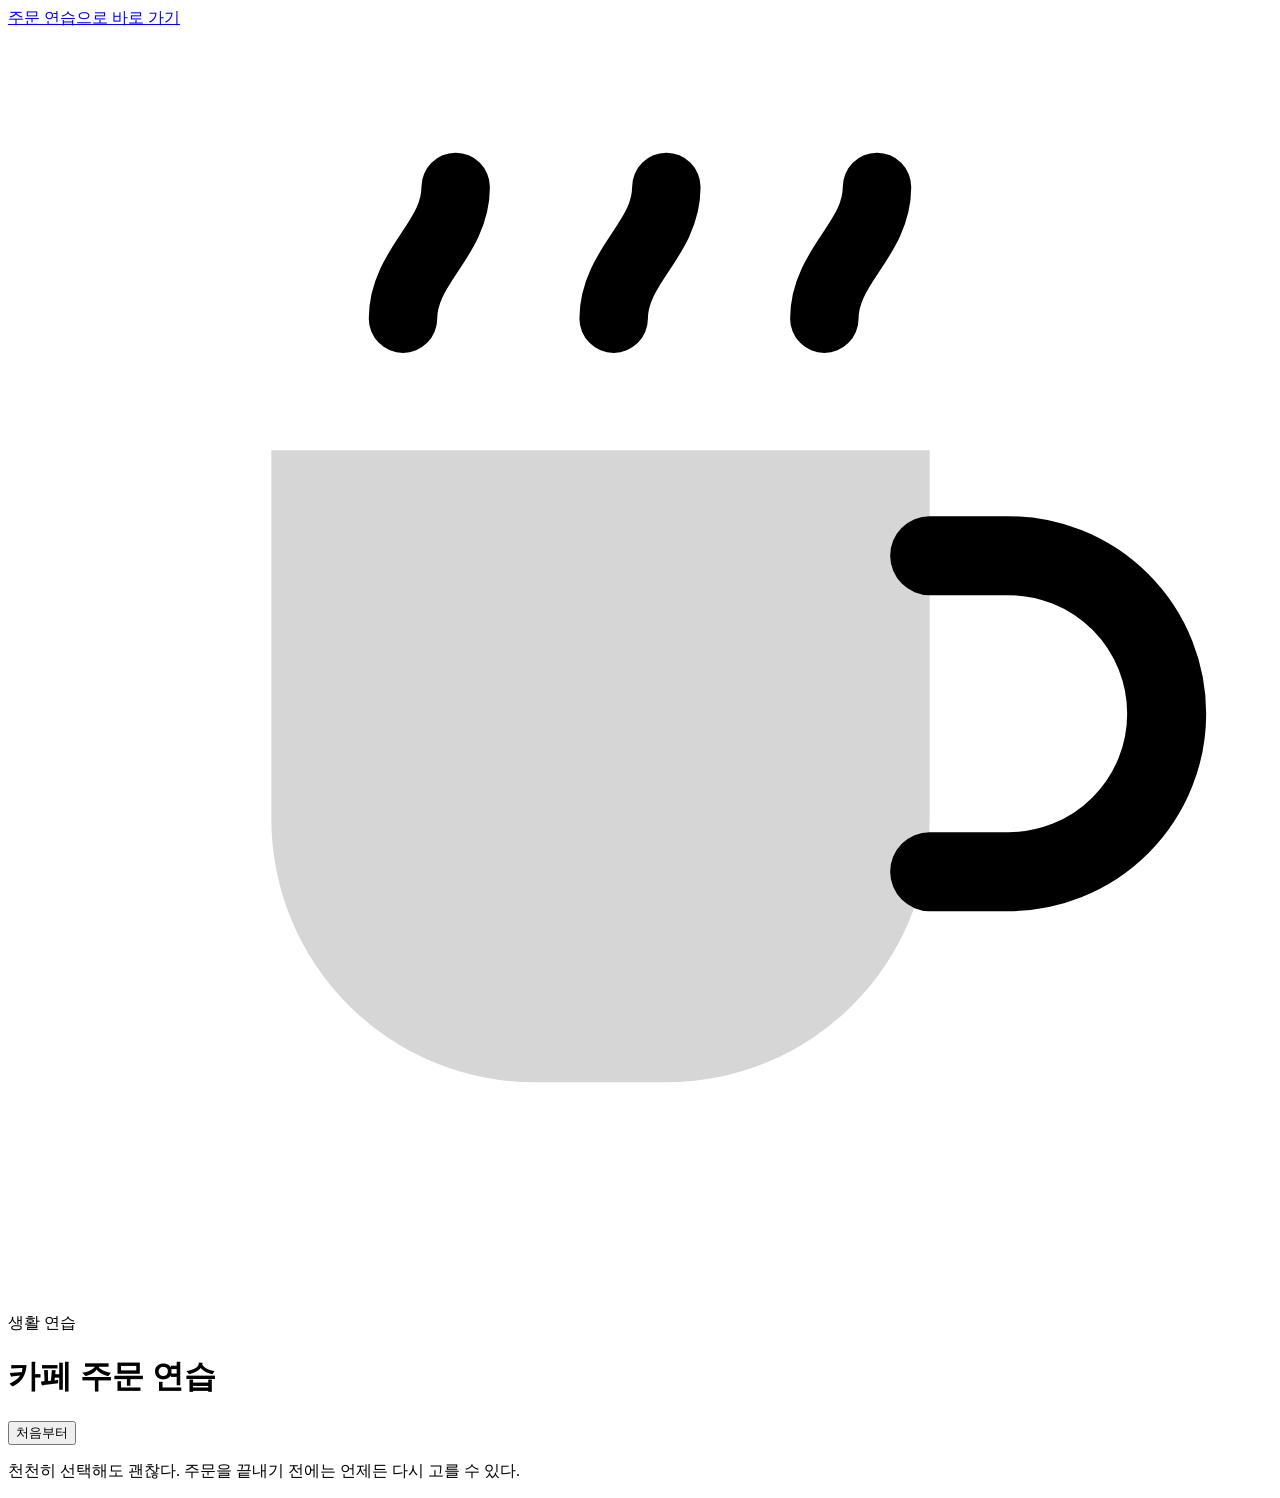
==== index.html @ a02081ea "feat: add accessible cafe ordering practice shell" ====
<!doctype html>
<html lang="ko">
<head>
  <meta charset="utf-8" />
  <meta name="viewport" content="width=device-width, initial-scale=1" />
  <meta name="theme-color" content="#2f5f4f" />
  <title>카페 주문 연습</title>
  <link rel="stylesheet" href="style.css" />
</head>
<body>
  <a class="skip-link" href="#practice-main">주문 연습으로 바로 가기</a>

  <div class="site-shell">
    <header class="site-header" aria-label="카페 주문 연습">
      <div class="brand" aria-label="카페 주문 연습 홈">
        <span class="brand-mark" aria-hidden="true">
          <svg viewBox="0 0 48 48" role="img">
            <path d="M10 16h25v14a10 10 0 0 1-10 10h-5A10 10 0 0 1 10 30V16Z" fill="currentColor" opacity=".16"/>
            <path d="M35 20h3a6 6 0 0 1 0 12h-3" fill="none" stroke="currentColor" stroke-width="3" stroke-linecap="round"/>
            <path d="M15 11c0-2 2-3 2-5M23 11c0-2 2-3 2-5M31 11c0-2 2-3 2-5" fill="none" stroke="currentColor" stroke-width="2.6" stroke-linecap="round"/>
          </svg>
        </span>
        <div>
          <p class="brand-kicker">생활 연습</p>
          <h1>카페 주문 연습</h1>
        </div>
      </div>
      <button id="restartTopButton" class="text-button is-hidden" type="button">처음부터</button>
    </header>

    <main id="practice-main" class="app-main" tabindex="-1">
      <section id="progressRegion" class="progress-region is-hidden" aria-label="주문 진행 단계">
        <ol class="progress-list" id="progressList"></ol>
      </section>

      <div id="practiceLayout" class="practice-layout practice-layout--single">
        <section id="screen" class="screen-card" aria-live="polite" aria-atomic="false"></section>
        <aside id="orderSummary" class="order-summary is-hidden" aria-label="현재 주문 내용"></aside>
      </div>
    </main>

    <footer class="site-footer">
      <p>천천히 선택해도 괜찮다. 주문을 끝내기 전에는 언제든 다시 고를 수 있다.</p>
    </footer>
  </div>

  <div id="liveRegion" class="sr-only" aria-live="polite" aria-atomic="true"></div>

  <noscript>
    <div class="noscript-message">이 주문 연습은 자바스크립트가 켜져 있어야 사용할 수 있다.</div>
  </noscript>

  <script src="script.js"></script>
</body>
</html>
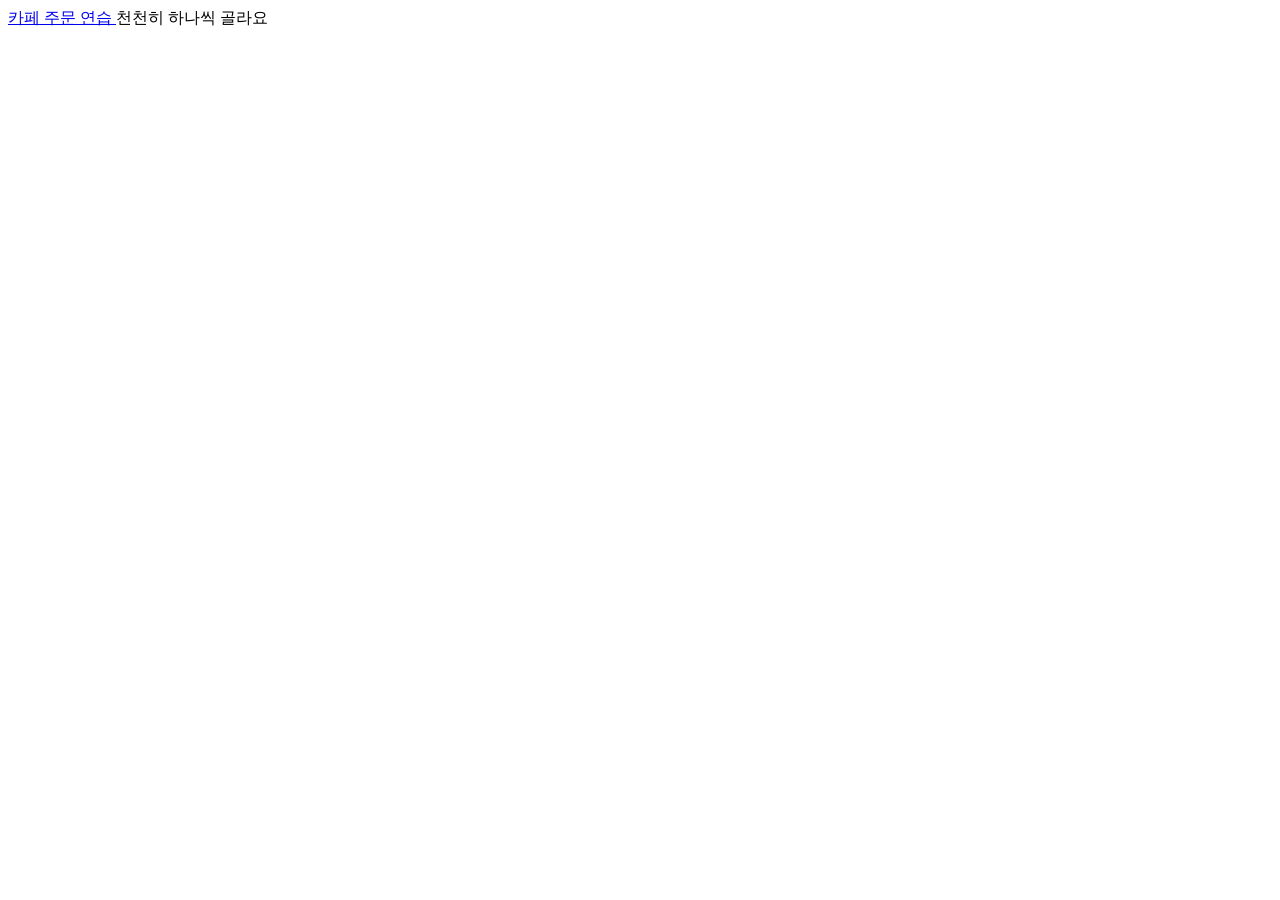
==== commit 48233d67: "feat: add cafe ordering practice page" ====
--- a/index.html
+++ b/index.html
@@ -1,55 +1,29 @@
 <!doctype html>
 <html lang="ko">
 <head>
-  <meta charset="utf-8" />
-  <meta name="viewport" content="width=device-width, initial-scale=1" />
-  <meta name="theme-color" content="#2f5f4f" />
+  <meta charset="utf-8">
+  <meta name="viewport" content="width=device-width, initial-scale=1">
+  <meta name="theme-color" content="#f7f4ee">
   <title>카페 주문 연습</title>
-  <link rel="stylesheet" href="style.css" />
+  <link rel="stylesheet" href="style.css">
 </head>
 <body>
-  <a class="skip-link" href="#practice-main">주문 연습으로 바로 가기</a>
-
   <div class="site-shell">
     <header class="site-header" aria-label="카페 주문 연습">
-      <div class="brand" aria-label="카페 주문 연습 홈">
-        <span class="brand-mark" aria-hidden="true">
-          <svg viewBox="0 0 48 48" role="img">
-            <path d="M10 16h25v14a10 10 0 0 1-10 10h-5A10 10 0 0 1 10 30V16Z" fill="currentColor" opacity=".16"/>
-            <path d="M35 20h3a6 6 0 0 1 0 12h-3" fill="none" stroke="currentColor" stroke-width="3" stroke-linecap="round"/>
-            <path d="M15 11c0-2 2-3 2-5M23 11c0-2 2-3 2-5M31 11c0-2 2-3 2-5" fill="none" stroke="currentColor" stroke-width="2.6" stroke-linecap="round"/>
-          </svg>
-        </span>
-        <div>
-          <p class="brand-kicker">생활 연습</p>
-          <h1>카페 주문 연습</h1>
-        </div>
-      </div>
-      <button id="restartTopButton" class="text-button is-hidden" type="button">처음부터</button>
+      <a class="brand" href="#" data-action="home" aria-label="카페 주문 연습 처음 화면으로">
+        <span class="brand-mark" aria-hidden="true"><span></span></span>
+        <span>카페 주문 연습</span>
+      </a>
+      <span class="header-note">천천히 하나씩 골라요</span>
     </header>
 
-    <main id="practice-main" class="app-main" tabindex="-1">
-      <section id="progressRegion" class="progress-region is-hidden" aria-label="주문 진행 단계">
-        <ol class="progress-list" id="progressList"></ol>
-      </section>
-
-      <div id="practiceLayout" class="practice-layout practice-layout--single">
-        <section id="screen" class="screen-card" aria-live="polite" aria-atomic="false"></section>
-        <aside id="orderSummary" class="order-summary is-hidden" aria-label="현재 주문 내용"></aside>
-      </div>
-    </main>
-
-    <footer class="site-footer">
-      <p>천천히 선택해도 괜찮다. 주문을 끝내기 전에는 언제든 다시 고를 수 있다.</p>
-    </footer>
+    <main id="app" class="app" aria-live="off"></main>
+    <div id="live-region" class="sr-only" aria-live="polite" aria-atomic="true"></div>
   </div>
 
-  <div id="liveRegion" class="sr-only" aria-live="polite" aria-atomic="true"></div>
-
   <noscript>
-    <div class="noscript-message">이 주문 연습은 자바스크립트가 켜져 있어야 사용할 수 있다.</div>
+    <div class="noscript">이 연습 사이트를 사용하려면 자바스크립트를 켜 주세요.</div>
   </noscript>
-
   <script src="script.js"></script>
 </body>
 </html>
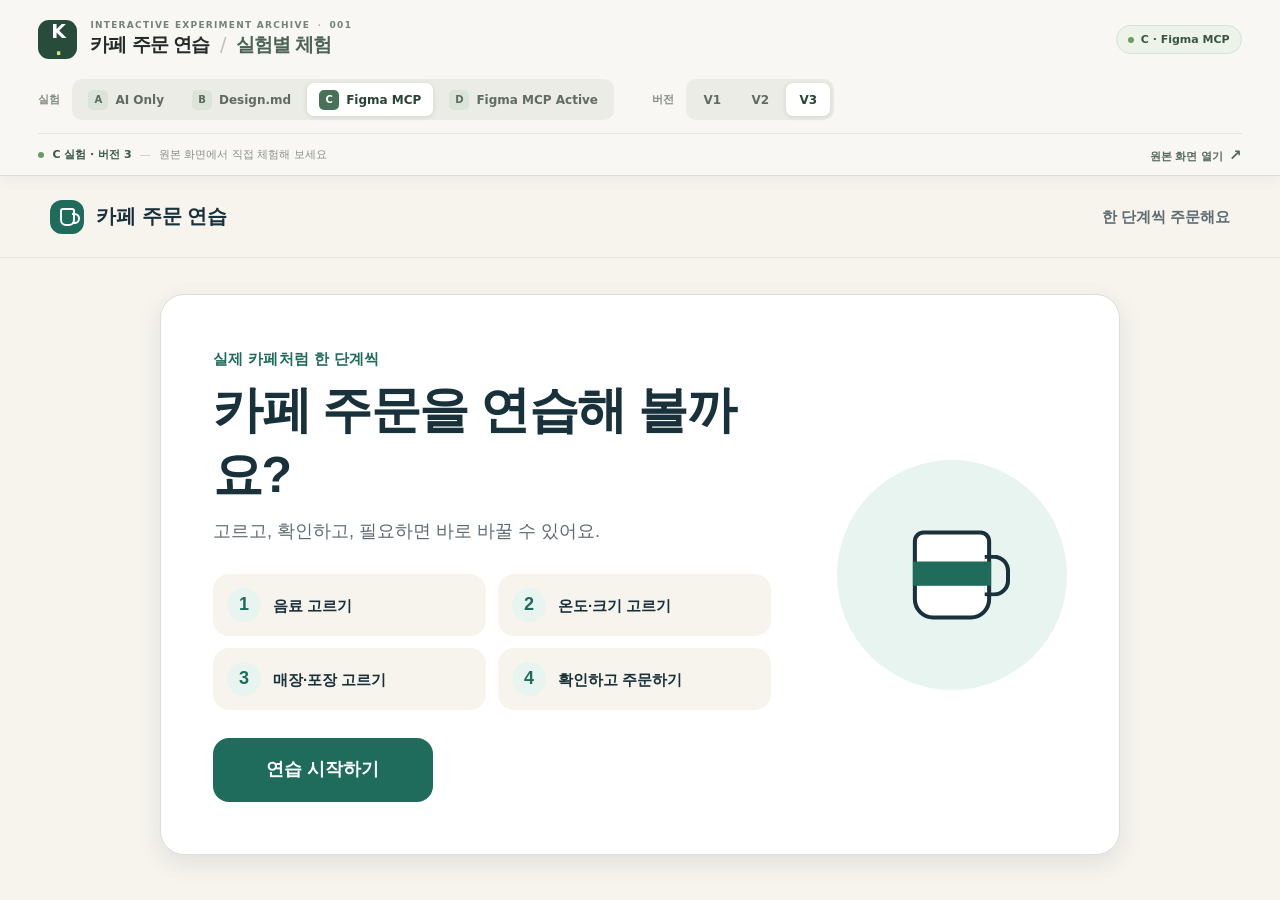
==== commit a40d2ad0: "feat: add version comparison viewer" ====
--- a/index.html
+++ b/index.html
@@ -3,27 +3,52 @@
 <head>
   <meta charset="utf-8">
   <meta name="viewport" content="width=device-width, initial-scale=1">
-  <meta name="theme-color" content="#f7f4ee">
-  <title>카페 주문 연습</title>
-  <link rel="stylesheet" href="style.css">
+  <meta name="theme-color" content="#f8f7f3">
+  <title>Knollab 001 · C 실험</title>
+  <link rel="stylesheet" href="explorer.css">
+  <script src="explorer.js" defer></script>
 </head>
 <body>
-  <div class="site-shell">
-    <header class="site-header" aria-label="카페 주문 연습">
-      <a class="brand" href="#" data-action="home" aria-label="카페 주문 연습 처음 화면으로">
-        <span class="brand-mark" aria-hidden="true"><span></span></span>
-        <span>카페 주문 연습</span>
-      </a>
-      <span class="header-note">천천히 하나씩 골라요</span>
+  <div class="explorer">
+    <a class="skip-link" href="#experience">체험 화면으로 건너뛰기</a>
+    <header class="toolbar">
+      <div class="heading-row">
+        <div class="identity">
+          <span class="identity-mark" aria-hidden="true">K<span>·</span></span>
+          <div>
+            <p class="eyebrow">INTERACTIVE EXPERIMENT ARCHIVE <span>·</span> 001</p>
+            <h1>카페 주문 연습 <span class="heading-divider">/</span> <span class="heading-subtitle">실험별 체험</span></h1>
+          </div>
+        </div>
+        <span class="current-badge"><span class="badge-dot" aria-hidden="true"></span> C · Figma MCP</span>
+      </div>
+      <div class="controls">
+        <nav class="control-group experiment-group" aria-label="실험 선택">
+          <span class="control-label" aria-hidden="true">실험</span>
+          <div class="control-options">
+            <a class="control-option" data-experiment="a" aria-label="A 실험 · AI Only" href="https://luckybridge.github.io/knollab-001-a-ai-only/?version=3"><span class="option-index">A</span><span class="option-name">AI Only</span></a>
+            <a class="control-option" data-experiment="b" aria-label="B 실험 · Design.md" href="https://luckybridge.github.io/knollab-001-b-design-md/?version=3"><span class="option-index">B</span><span class="option-name">Design.md</span></a>
+            <a class="control-option is-active" data-experiment="c" aria-label="C 실험 · Figma MCP" href="?version=3" aria-current="page"><span class="option-index">C</span><span class="option-name">Figma MCP</span></a>
+            <a class="control-option" data-experiment="d" aria-label="D 실험 · Figma MCP Active, 버전 1만 제공" href="https://luckybridge.github.io/knollab-001-d-design-figma-mcp-actively/?version=1"><span class="option-index">D</span><span class="option-name">Figma MCP Active</span></a>
+          </div>
+        </nav>
+        <nav class="control-group version-group" aria-label="버전 선택">
+          <span class="control-label" aria-hidden="true">버전</span>
+          <div class="control-options">
+            <a class="control-option" data-version="1" href="?version=1">V1</a>
+            <a class="control-option" data-version="2" href="?version=2">V2</a>
+            <a class="control-option" data-version="3" href="?version=3">V3</a>
+          </div>
+        </nav>
+      </div>
+      <div class="context-row">
+        <p><span class="context-marker" aria-hidden="true"></span><strong id="context-title">C 실험 · 버전 3</strong><span class="context-separator" aria-hidden="true">—</span>원본 화면에서 직접 체험해 보세요</p>
+        <a id="open-original" class="open-original" href="versions/v3/index.html" target="_blank" rel="noopener">원본 화면 열기 <span aria-hidden="true">↗</span></a>
+      </div>
     </header>
-
-    <main id="app" class="app" aria-live="off"></main>
-    <div id="live-region" class="sr-only" aria-live="polite" aria-atomic="true"></div>
+    <main id="experience" class="experience" aria-label="선택한 버전의 체험 화면">
+      <iframe id="experience-frame" title="C 실험 버전 3 카페 주문 체험" src="versions/v3/index.html" loading="eager" sandbox="allow-scripts" referrerpolicy="no-referrer"></iframe>
+    </main>
   </div>
-
-  <noscript>
-    <div class="noscript">이 연습 사이트를 사용하려면 자바스크립트를 켜 주세요.</div>
-  </noscript>
-  <script src="script.js"></script>
 </body>
 </html>
--- a/explorer.css
+++ b/explorer.css
@@ -0,0 +1,69 @@
+:root { font-family: system-ui, -apple-system, 'Noto Sans KR', sans-serif; color: #242b28; background: #f8f7f3; }
+* { box-sizing: border-box; }
+html, body { margin: 0; min-height: 100%; }
+body { min-width: 320px; }
+a { color: inherit; }
+[hidden] { display: none !important; }
+.explorer { display: flex; flex-direction: column; height: 100vh; height: 100dvh; min-height: 420px; }
+.skip-link { position: fixed; z-index: 10; top: -100px; left: 16px; padding: 12px 16px; background: #203c31; color: white; border-radius: 8px; }
+.skip-link:focus { top: 12px; }
+.toolbar { flex: none; padding: 20px clamp(18px, 3vw, 48px) 0; background: #f8f7f3; border-bottom: 1px solid #dddcd5; box-shadow: 0 3px 15px rgb(28 39 33 / 5%); z-index: 1; }
+.heading-row, .controls, .context-row { max-width: 1600px; margin-inline: auto; }
+.heading-row, .identity, .controls, .control-group, .control-options, .context-row { display: flex; align-items: center; }
+.heading-row, .context-row { justify-content: space-between; }
+.identity { gap: 13px; }
+.identity-mark { display: grid; place-items: center; width: 39px; height: 39px; flex: none; border-radius: 11px; color: #fff; background: #274c3b; font-size: 19px; font-weight: 800; letter-spacing: -.08em; }
+.identity-mark span { color: #d6df7a; }
+.eyebrow { margin: 0 0 2px; color: #748279; font-size: 9px; font-weight: 700; letter-spacing: .14em; }
+.eyebrow span { padding-inline: 3px; color: #b2b8aa; }
+h1 { margin: 0; font-size: clamp(16px, 1.5vw, 20px); font-weight: 800; letter-spacing: -.055em; line-height: 1.4; }
+.heading-divider { color: #bac1b5; font-weight: 400; padding-inline: 5px; }
+.heading-subtitle { color: #4b6456; font-weight: 600; }
+.current-badge { display: flex; align-items: center; gap: 7px; padding: 7px 11px; border: 1px solid #d7e2d5; border-radius: 99px; color: #365642; background: #edf3e9; font-size: 11px; font-weight: 700; white-space: nowrap; }
+.badge-dot, .context-marker { display: inline-block; width: 6px; height: 6px; border-radius: 50%; background: #6b9b65; }
+.controls { gap: clamp(18px, 3vw, 46px); margin-top: 20px; }
+.control-group { gap: 12px; min-width: 0; }
+.control-label { flex: none; color: #858e84; font-size: 11px; font-weight: 700; white-space: nowrap; }
+.control-options { gap: 4px; padding: 4px; min-width: 0; border-radius: 10px; background: #eaece5; }
+.control-option { display: inline-flex; align-items: center; justify-content: center; gap: 7px; min-height: 33px; padding: 0 12px; border-radius: 7px; color: #616b62; font-size: 12px; font-weight: 600; line-height: 1; text-align: center; text-decoration: none; white-space: nowrap; transition: background .16s, color .16s, box-shadow .16s; }
+.control-option:hover { color: #244534; background: #f7f9f3; }
+.control-option:focus-visible, .open-original:focus-visible { outline: 3px solid #86a77b; outline-offset: 2px; }
+.control-option.is-active { color: #274535; background: #fff; box-shadow: 0 1px 5px rgb(32 51 38 / 12%); }
+.option-index { display: inline-grid; place-items: center; width: 20px; height: 20px; border-radius: 5px; color: #596c5f; background: #dce3d8; font-size: 10px; font-weight: 800; }
+.is-active .option-index { color: #fff; background: #477257; }
+.version-group .control-option { min-width: 44px; font-weight: 700; }
+.context-row { min-height: 42px; margin-top: 13px; border-top: 1px solid #e6e6de; color: #899087; font-size: 11px; }
+.context-row p { display: flex; align-items: center; flex-wrap: wrap; gap: 8px; margin: 0; }
+.context-row strong { color: #395846; font-weight: 700; }
+.context-separator { color: #c6c8bf; }
+.open-original { color: #53685a; font-weight: 700; text-decoration: none; white-space: nowrap; }
+.open-original:hover { text-decoration: underline; }
+.open-original span { margin-left: 2px; font-size: 15px; }
+.experience { flex: 1; min-height: 0; background: #fff; }
+.experience iframe { display: block; width: 100%; height: 100%; border: 0; background: #fff; }
+@media (max-width: 850px) {
+  .toolbar { padding-top: 15px; }
+  .controls { align-items: flex-start; flex-direction: column; gap: 10px; margin-top: 16px; }
+  .control-group { width: 100%; }
+  .control-label { width: 32px; }
+  .experiment-group .control-options { flex: 1; justify-content: space-between; }
+  .experiment-group .control-option { flex: 1; padding-inline: 8px; }
+}
+@media (max-width: 620px) {
+  .toolbar { padding-inline: 12px; }
+  .identity { gap: 9px; }
+  .identity-mark { width: 34px; height: 34px; font-size: 17px; }
+  .eyebrow { font-size: 7px; }
+  h1 { font-size: 15px; }
+  .heading-subtitle, .heading-divider, .current-badge { display: none; }
+  .controls { margin-top: 13px; }
+  .control-group { gap: 5px; }
+  .control-label { width: 29px; font-size: 10px; }
+  .experiment-group .control-options { gap: 2px; }
+  .experiment-group .control-option { min-height: 35px; padding-inline: 3px; }
+  .experiment-group .option-name { display: none; }
+  .option-index { width: 24px; height: 24px; font-size: 11px; }
+  .context-row { min-height: 38px; margin-top: 10px; font-size: 10px; }
+  .context-row p { gap: 5px; }
+  .context-row p > :last-child { display: none; }
+}
